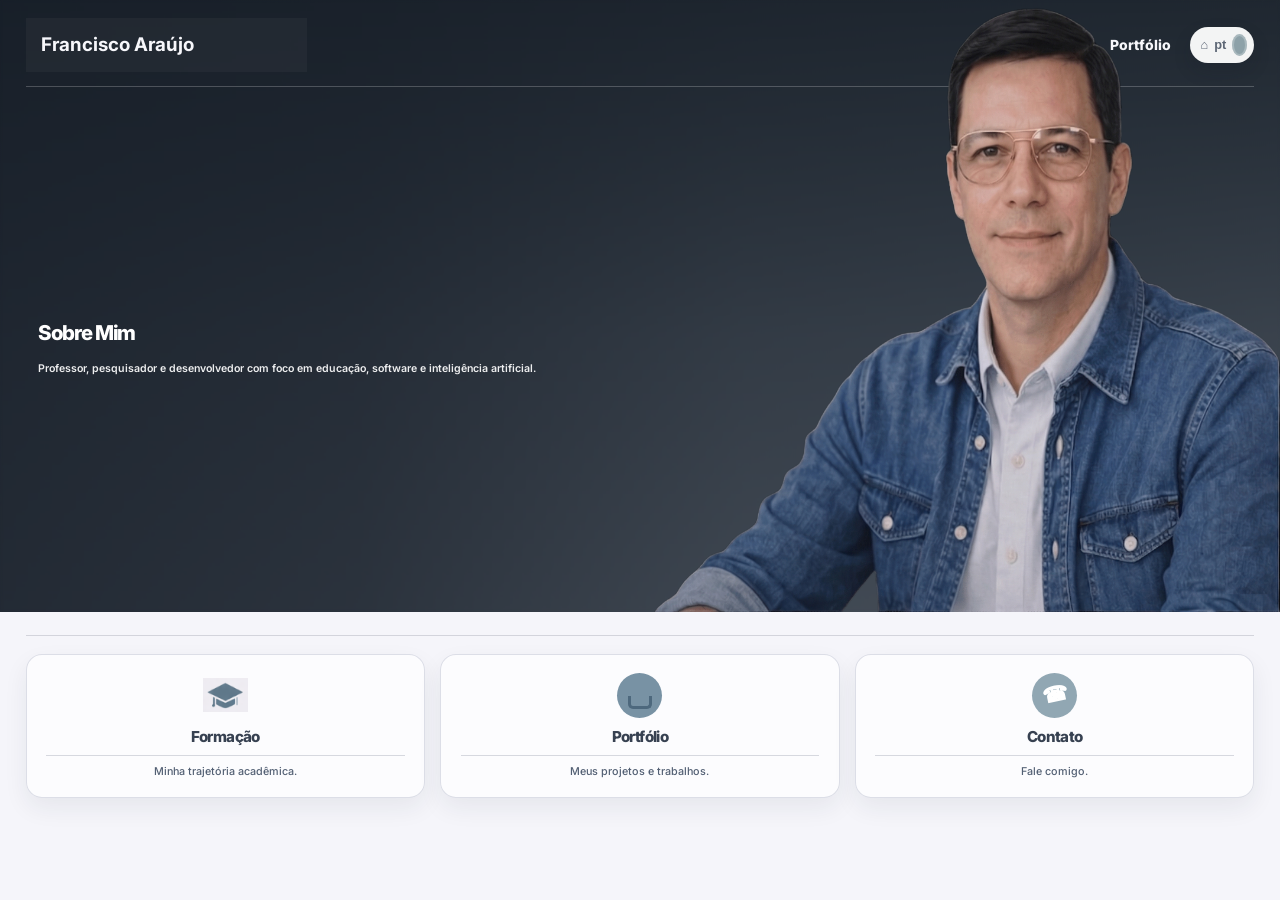
==== index.html @ 45c629de "Upload: Versão final do portfólio com estrutura completa" ====
<!DOCTYPE html>
<html lang="pt-BR" data-tema="claro">
<head>
  <meta charset="UTF-8">
  <meta name="viewport" content="width=device-width, initial-scale=1.0">
  <meta name="description" content="Portfólio de Prof. Francisco Araújo.">
  <title>Portfólio — Prof. Francisco Araújo</title>
  <link rel="stylesheet" href="css/style.css?v=final1">
</head>
<body class="v5-body">
  <main class="v5-shell">
    <section class="v5-home-card">
      <header class="v5-hero">
        <nav class="v5-navbar" aria-label="Menu principal">
          <div class="v5-nav-wrap">
            <a href="index.html" class="v5-brand">Francisco Araújo</a>

            <button class="hamburger v5-hamburger" id="hamburger" aria-label="Abrir menu" aria-expanded="false" type="button">
              <span></span><span></span><span></span>
            </button>

            <div class="v5-nav-links" id="nav-links">
              <a href="portfolio.html">Portfólio</a>

              <button class="v5-lang-toggle" id="btn-tema" aria-label="Alternar tema claro e escuro" title="Alternar tema" type="button">
                <span class="lang-lock">⌂</span>
                <span class="lang-text">pt</span>
                <span class="lang-knob"></span>
              </button>
            </div>
          </div>
        </nav>

        <div class="v5-top-line"></div>

        <div class="v5-hero-content">
          <div class="v5-hero-copy">
            <h1>Sobre Mim</h1>
            <p class="v5-hero-subtitle">Professor, pesquisador e desenvolvedor com foco em educação, software e inteligência artificial.</p>
          </div>
        </div>
      </header>

      <img src="images/hero-profile.png" alt="Francisco Araújo" class="v5-hero-profile-img">

      <section class="v5-bottom-panel" aria-label="Resumo principal do portfólio">
        <div class="v5-section-line"></div>

        <div class="v5-info-cards">
          <a class="v5-info-card-link" href="formacao.html" aria-label="Abrir página Formação">
            <article class="v5-info-card">
              <div class="v5-card-icon user-icon" aria-hidden="true"></div>
              <h3>Formação</h3>
              <div class="v5-card-line"></div>
              <p>Minha trajetória acadêmica.</p>
            </article>
          </a>

          <a class="v5-info-card-link" href="portfolio.html" aria-label="Abrir página Portfólio">
            <article class="v5-info-card">
              <div class="v5-card-icon edu-icon" aria-hidden="true"></div>
              <h3>Portfólio</h3>
              <div class="v5-card-line"></div>
              <p>Meus projetos e trabalhos.</p>
            </article>
          </a>

          <a class="v5-info-card-link" href="contato.html" aria-label="Abrir página Contato">
            <article class="v5-info-card">
              <div class="v5-card-icon contact-icon" aria-hidden="true"></div>
              <h3>Contato</h3>
              <div class="v5-card-line"></div>
              <p>Fale comigo.</p>
            </article>
          </a>
        </div>
      </section>
    </section>
  </main>

  <script src="js/main.js"></script>
  <script>
    /* Trava scroll no html/body — home page deve caber em 1 tela */
    document.documentElement.style.height = '100dvh';
    document.documentElement.style.overflow = 'hidden';
    document.body.style.height = '100dvh';
    document.body.style.overflow = 'hidden';
  </script>
</body>
</html>
---- css/style.css ----
@import url('https://fonts.googleapis.com/css2?family=Inter:wght@300;400;500;600;700;800&display=swap');

*{box-sizing:border-box;margin:0;padding:0}
:root{
  --bg:#ececf1;
  --panel:#f5f5fa;
  --surface:#ffffff;
  --surface-soft:#f7f7fb;
  --text:#273042;
  --muted:#667085;
  --line:#d9dbe3;
  --dark:#121922;
  --dark-2:#1e2835;
  --gold:#f0cf6e;
  --gold-2:#ddb955;
  --button-dark:#313e51;
  --card-shadow:0 10px 24px rgba(31,41,55,.07);
  --transition:.25s ease;
}
[data-tema="escuro"]{
  --bg:#101621;
  --panel:#181f2b;
  --surface:#111827;
  --surface-soft:#172130;
  --text:#edf2f7;
  --muted:#b1bdcb;
  --line:#293445;
  --dark:#09111a;
  --dark-2:#111a27;
  --button-dark:#223041;
  --card-shadow:0 12px 28px rgba(0,0,0,.28);
}
html{scroll-behavior:smooth}

/* ── HOME PAGE: trava total no html+body — sem scroll em nenhum nível ── */
html:has(.v5-home-card){
  height:100dvh;
  overflow:hidden;
}
.v5-body{
  height:100dvh;
  overflow:hidden;
  font-family:'Inter',sans-serif;
  background:var(--bg);
  color:var(--text);
  line-height:1.6;
}
body{
  min-height:100dvh;
  font-family:'Inter',sans-serif;
  background:var(--bg);
  color:var(--text);
  line-height:1.6;
}
a{text-decoration:none;color:inherit}
img{max-width:100%;display:block}

/* ===== HOME ===== */
.v5-shell{width:100%;height:100dvh;margin:0;overflow:hidden}
.v5-home-card{
  background:var(--panel);
  height:100dvh;
  overflow:hidden;
  display:flex;
  flex-direction:column;
}

/* Hero ocupa ~68% da tela */
.v5-hero{
  position:relative;
  flex:0 0 68vh;
  display:flex;
  flex-direction:column;
  overflow:hidden;
  background:
    linear-gradient(90deg, rgba(21,28,38,.76) 0%, rgba(21,28,38,.62) 28%, rgba(21,28,38,.28) 58%, rgba(21,28,38,.10) 100%),
    linear-gradient(180deg, rgba(11,16,22,.24) 0%, rgba(11,16,22,.08) 55%, rgba(11,16,22,.12) 100%),
    linear-gradient(180deg, #27303a 0%, #58616c 100%);
}
.v5-hero::before{content:'';position:absolute;inset:0;backdrop-filter:blur(1.4px)}
.v5-navbar,.v5-top-line,.v5-hero-content{position:relative;z-index:2}
.v5-navbar{flex-shrink:0;padding:2vh 2vw 0}
.v5-nav-wrap{display:flex;align-items:center;justify-content:space-between;gap:1.5vw}

/* Francisco Araújo — fonte triplicada via vw proporcional */
.v5-brand{
  color:#f7f7fb;
  font-size:1.47vw;
  font-weight:700;
  background:rgba(44,50,59,.48);
  padding:1vh 1.2vw;
  min-width:22vw;
  display:inline-flex;
  align-items:center;
  min-height:6vh;
  line-height:1.1;
  white-space:nowrap;
}

/* Sobre mim / Formação / Portfólio / Contato */
.v5-nav-links{display:flex;align-items:center;gap:1.5vw}
.v5-nav-links a{
  color:#f7f7fb;
  font-size:1.09vw;
  font-weight:800;
  padding:0.5vh 0;
  line-height:1.05;
  white-space:nowrap;
}
.v5-nav-links a.ativo{opacity:1}
.v5-lang-toggle{
  width:64px;height:36px;border:none;border-radius:999px;background:rgba(255,255,255,.95);
  display:flex;align-items:center;gap:6px;padding:0 7px 0 10px;cursor:pointer;
  box-shadow:0 8px 18px rgba(17,24,39,.16);flex-shrink:0
}
.v5-lang-toggle .lang-lock,.v5-lang-toggle .lang-text{font-size:.8rem;color:#5d6775;line-height:1}
.v5-lang-toggle .lang-text{font-weight:600;margin-right:auto}
.v5-lang-toggle .lang-knob{
  width:22px;height:22px;border-radius:50%;background:#8da1a8;
  box-shadow:inset 0 0 0 2px rgba(255,255,255,.24);
  transition:transform var(--transition), background-color var(--transition)
}
[data-tema="escuro"] .v5-lang-toggle .lang-knob{transform:translateX(-4px);background:#3f556c}

.v5-top-line{height:1px;flex-shrink:0;margin:1.5vh 2vw 0;background:rgba(255,255,255,.22)}

/* Área central do hero — alinha verticalmente */
.v5-hero-content{
  flex:1;
  display:flex;
  align-items:center;
  padding:2vh 3vw;
}
.v5-hero-copy{max-width:65vw;color:#fff}

/* "Sobre Mim" — h1 grande proporcional */
.v5-hero-copy h1{
  font-size:1.60vw; /* reduzido 60%: era 3.99vw */
  line-height:1;
  letter-spacing:-.055em;
  font-weight:800;
  margin-bottom:2vh;
}

/* "Professor, pesquisador e desenvolvedor..." */
.v5-hero-subtitle{
  width:min(70vw, 100%);
  color:rgba(255,255,255,.92);
  font-size:0.83vw; /* reduzido 30%: era 1.18vw */
  font-weight:600;
  line-height:1.25;
}

/* Bottom panel ocupa ~32% restantes */
/* Imagem de perfil: no DOM apos </header>, visualmente sobreposta ao hero */
.v5-hero-profile-img{
  display:block;
  height:68vh;
  width:auto;
  max-width:50%;
  margin-top:-68vh;
  margin-left:auto;
  position:relative;
  z-index:3;
  pointer-events:none;
  flex-shrink:0;
}

.v5-bottom-panel{
  flex:1;
  background:var(--panel);
  padding:2.5vh 2vw 2vh;
  display:flex;
  flex-direction:column;
  overflow:hidden;
}
.v5-section-line{height:1px;background:#d3d4dc;margin-bottom:2vh;flex-shrink:0}
.v5-info-cards{
  display:grid;
  grid-template-columns:repeat(3,1fr);
  gap:1.2vw;
  flex:1;
  align-items:stretch;
}
.v5-info-card{
  background:rgba(255,255,255,.72);
  border:1px solid rgba(219,221,230,.95);
  border-radius:16px;
  box-shadow:var(--card-shadow);
  text-align:center;
  padding:2vh 1.5vw;
  display:flex;
  flex-direction:column;
  align-items:center;
  justify-content:center;
}
.v5-info-card-link{
  display:block;
  transition:transform var(--transition), box-shadow var(--transition), border-color var(--transition);
  border-radius:16px;
  height:100%;
}
.v5-info-card-link:hover .v5-info-card,.v5-info-card-link:focus-visible .v5-info-card{
  transform:translateY(-4px);
  box-shadow:0 14px 30px rgba(31,41,55,.11);
  border-color:#cfd5df
}
.v5-info-card-link:focus-visible{outline:none}

.v5-card-icon{
  width:5vh;height:5vh;
  margin:0 auto 1.2vh;
  position:relative;
  background-position:center;
  background-repeat:no-repeat;
  background-size:contain
}
.v5-card-icon.user-icon{background:url('../images/trajetoria-icon.png') center/contain no-repeat;border-radius:0}
.v5-card-icon.user-icon::before,.v5-card-icon.user-icon::after{content:none}
.v5-card-icon.edu-icon{border-radius:50%;background:#7892a4}
.v5-card-icon.edu-icon::before{
  content:'';position:absolute;left:50%;top:22%;transform:translateX(-50%);
  width:0;height:0;border-left:30% solid transparent;border-right:30% solid transparent;
  border-bottom:22% solid #4d687d;border-top:22% solid transparent;
}
.v5-card-icon.edu-icon::after{
  content:'';position:absolute;left:50%;top:52%;transform:translateX(-50%);
  width:40%;height:22%;border:3px solid #4d687d;border-top:none;border-radius:0 0 5px 5px;
}
.v5-card-icon.contact-icon{border-radius:50%;background:#91a7b3}
.v5-card-icon.contact-icon::before{
  content:'\260E';position:absolute;left:50%;top:50%;
  transform:translate(-50%,-54%) rotate(-12deg);color:#fff;font-size:1.3rem;font-weight:700
}

/* Formação / Portfólio / Contato (títulos dos cards) */
.v5-info-card h3{
  color:#374151;
  font-size:1.18vw;
  line-height:1.15;
  font-weight:800;
  margin-bottom:1vh;
  letter-spacing:-.04em
}
.v5-card-line{width:100%;height:1px;background:#d6d8df;margin:0 auto 1vh}

/* "Minha trajetória..." / "Meus projetos..." / "Fale comigo" */
.v5-info-card p{
  color:#525f73;
  font-size:0.84vw;
  font-weight:500;
  line-height:1.3
}

/* shared internal pages */
.topbar{position:sticky;top:0;z-index:1000;backdrop-filter:blur(14px);background:rgba(255,255,255,.86);border-bottom:1px solid var(--line)}
[data-tema="escuro"] .topbar{background:rgba(10,16,24,.84)}
.topbar .nav-wrap,.section-wrap{width:min(1120px, calc(100% - 32px));margin:0 auto}
.topbar .nav-wrap{min-height:74px;display:flex;align-items:center;justify-content:space-between;gap:16px}
.topbar .brand{display:flex;flex-direction:column}
.topbar .brand .logo{color:var(--text);font-size:1.4rem;font-weight:800}
.topbar .brand .role{color:var(--muted);font-size:.82rem}
.topbar .nav-links{display:flex;align-items:center;gap:10px}
.topbar .nav-links a{color:var(--text);font-weight:700;padding:10px 12px;border-radius:999px}
.topbar .nav-links a:hover,.topbar .nav-links a.ativo{background:rgba(15,23,32,.08)}
.topbar .btn-tema,.hamburger{width:40px;height:40px;border-radius:999px;border:1px solid var(--line);background:var(--surface);color:var(--text);cursor:pointer}
.page-hero{width:min(1120px, calc(100% - 32px));margin:26px auto 0;background:linear-gradient(135deg, var(--dark), var(--dark-2));color:#fff;border-radius:24px;padding:34px 30px;box-shadow:var(--card-shadow)}
.page-hero h1{font-size:clamp(2rem, 4vw, 3rem);line-height:1.05;letter-spacing:-.04em;margin-bottom:12px}
.page-hero p{max-width:760px;color:rgba(255,255,255,.84)}
.section{margin-top:26px}
.section h2{font-size:1.9rem;margin-bottom:8px;letter-spacing:-.03em}
.section p.lead{color:var(--muted);margin-bottom:18px}
.grid-3,.grid-2{display:grid;gap:18px}
.grid-3{grid-template-columns:repeat(3, 1fr)}
.grid-2{grid-template-columns:repeat(2, 1fr)}
.card{background:var(--surface);border:1px solid var(--line);border-radius:18px;padding:22px;box-shadow:var(--card-shadow)}
.card h3{font-size:1.25rem;margin-bottom:10px;letter-spacing:-.02em}
.card p{color:var(--muted)}
.badge{display:inline-block;padding:6px 11px;border-radius:999px;background:rgba(214,182,118,.16);color:#8b6b2b;font-weight:700;font-size:.78rem;margin-bottom:10px}
.form-grid{display:grid;grid-template-columns:1.2fr .8fr;gap:18px}
.form-group{margin-bottom:14px}
label{display:block;font-weight:700;margin-bottom:6px}
input,textarea{width:100%;border:1px solid var(--line);background:var(--surface-soft);color:var(--text);border-radius:14px;padding:14px 15px;font:inherit}
textarea{min-height:160px;resize:vertical}
input.erro,textarea.erro{border-color:#dc2626}
.msg-erro{display:none;color:#dc2626;font-size:.86rem;margin-top:6px}
.btn-submit,.btn-modal-fechar{border:none;cursor:pointer;padding:14px 20px;border-radius:12px;background:var(--gold);color:#273042;font-weight:800}
.contact-list{display:grid;gap:14px}
.contact-item{display:flex;gap:12px;align-items:flex-start}
.contact-item .icon{width:44px;height:44px;border-radius:12px;background:var(--surface-soft);border:1px solid var(--line);display:grid;place-items:center}
.modal-overlay{position:fixed;inset:0;background:rgba(0,0,0,.5);display:none;align-items:center;justify-content:center;z-index:1500;padding:20px}
.modal-overlay.visivel{display:flex}
.modal-caixa{background:var(--surface);border-radius:18px;padding:26px;width:min(420px, 100%);text-align:center;box-shadow:var(--card-shadow)}
.modal-caixa h3{margin-bottom:10px}
.modal-caixa p{color:var(--muted);margin-bottom:16px}
footer{display:none}
.hamburger{display:none;position:relative}
.hamburger span{position:absolute;left:11px;right:11px;height:2px;background:currentColor;border-radius:2px;transition:.25s ease}
.hamburger span:nth-child(1){top:13px}
.hamburger span:nth-child(2){top:19px}
.hamburger span:nth-child(3){top:25px}
.hamburger.aberto span:nth-child(1){transform:rotate(45deg);top:19px}
.hamburger.aberto span:nth-child(2){opacity:0}
.hamburger.aberto span:nth-child(3){transform:rotate(-45deg);top:19px}

@media (max-width: 920px){
  .v5-hero{flex:0 0 65vh;background:
    linear-gradient(90deg, rgba(21,28,38,.82) 0%, rgba(21,28,38,.68) 52%, rgba(21,28,38,.38) 78%, rgba(21,28,38,.14) 100%),
    linear-gradient(180deg, rgba(11,16,22,.24) 0%, rgba(11,16,22,.08) 55%, rgba(11,16,22,.12) 100%),
    linear-gradient(180deg, #27303a 0%, #58616c 100%)}
  .v5-hero-profile-img{height:65vh;margin-top:-65vh}
  .v5-info-cards,.grid-3,.grid-2,.form-grid{grid-template-columns:1fr}
}
@media (max-width: 760px){
  .v5-hamburger,.hamburger{display:inline-flex}
  .v5-nav-links,.topbar .nav-links{
    position:absolute;right:18px;top:78px;display:none;flex-direction:column;
    align-items:stretch;width:min(320px,calc(100vw - 36px));padding:12px;border-radius:18px;
    background:rgba(17,24,39,.95);box-shadow:0 14px 26px rgba(0,0,0,.18)
  }
  .topbar .nav-links{background:var(--surface);box-shadow:var(--card-shadow)}
  .v5-nav-links.aberto,.topbar .nav-links.aberto{display:flex}
  .v5-brand{min-width:unset;width:auto;font-size:2.52vw;padding:1vh 3vw;white-space:normal}
  .v5-nav-links a{font-size:1.47vw;padding:1vh 2vw}
  .v5-lang-toggle{width:100%;justify-content:flex-start}
  .v5-hero{flex:0 0 62vh;background:
    linear-gradient(90deg, rgba(21,28,38,.84) 0%, rgba(21,28,38,.72) 60%, rgba(21,28,38,.42) 86%, rgba(21,28,38,.18) 100%),
    linear-gradient(180deg, rgba(11,16,22,.24) 0%, rgba(11,16,22,.08) 55%, rgba(11,16,22,.12) 100%),
    linear-gradient(180deg, #27303a 0%, #58616c 100%)}
  .v5-hero-profile-img{height:62vh;margin-top:-62vh}
  .v5-hero-copy h1{font-size:2.35vw} /* reduzido 60%: era 5.88vw */
  .v5-hero-subtitle{font-size:1.03vw;max-width:90vw} /* reduzido 30%: era 1.47vw */
  .v5-info-card h3{font-size:1.47vw}
  .v5-info-card p{font-size:1.47vw}
}
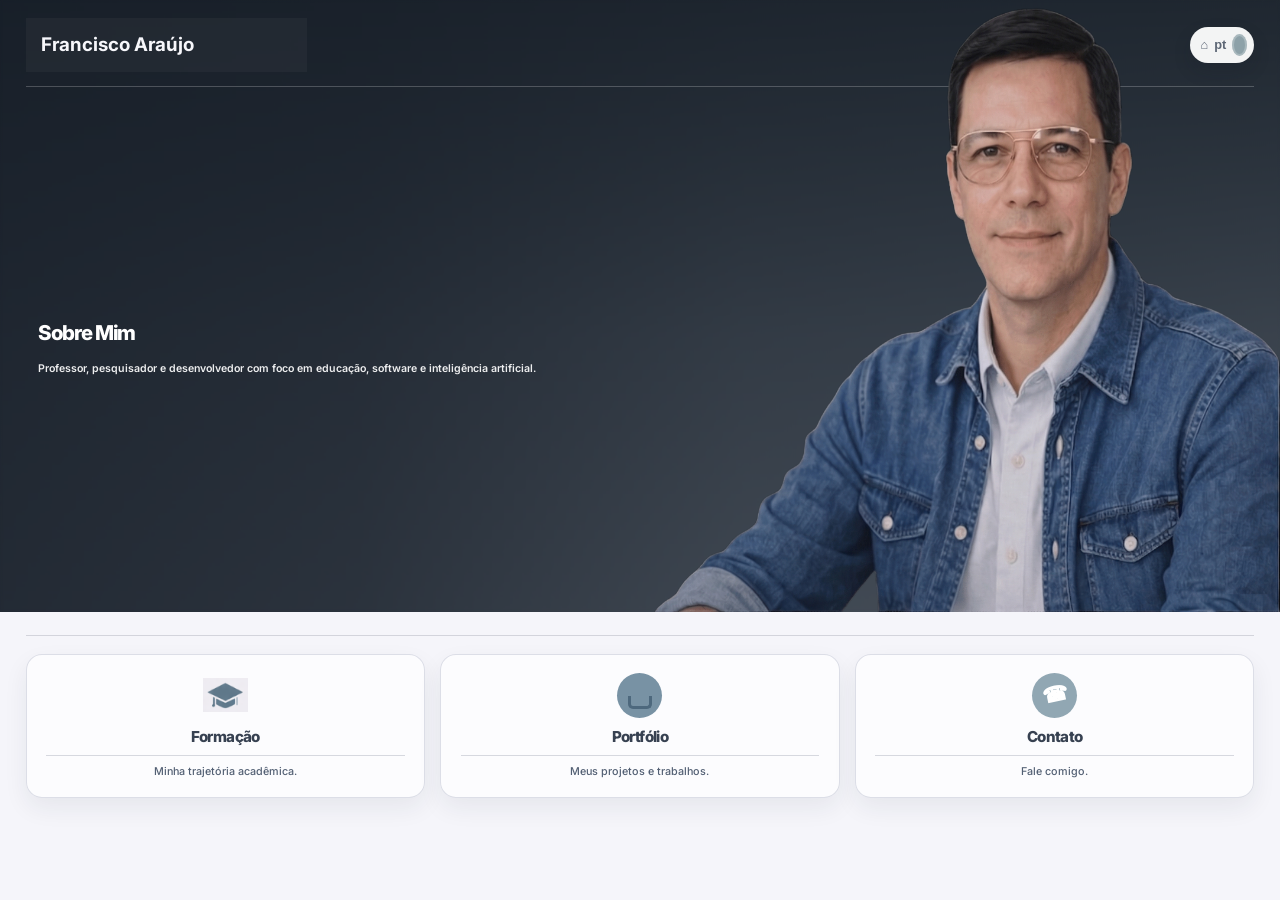
==== commit c5406b73: "Upload: Versão final do portfólio com estrutura completa" ====
--- a/index.html
+++ b/index.html
@@ -20,7 +20,7 @@
             </button>
 
             <div class="v5-nav-links" id="nav-links">
-              <a href="portfolio.html">Portfólio</a>
+
 
               <button class="v5-lang-toggle" id="btn-tema" aria-label="Alternar tema claro e escuro" title="Alternar tema" type="button">
                 <span class="lang-lock">⌂</span>
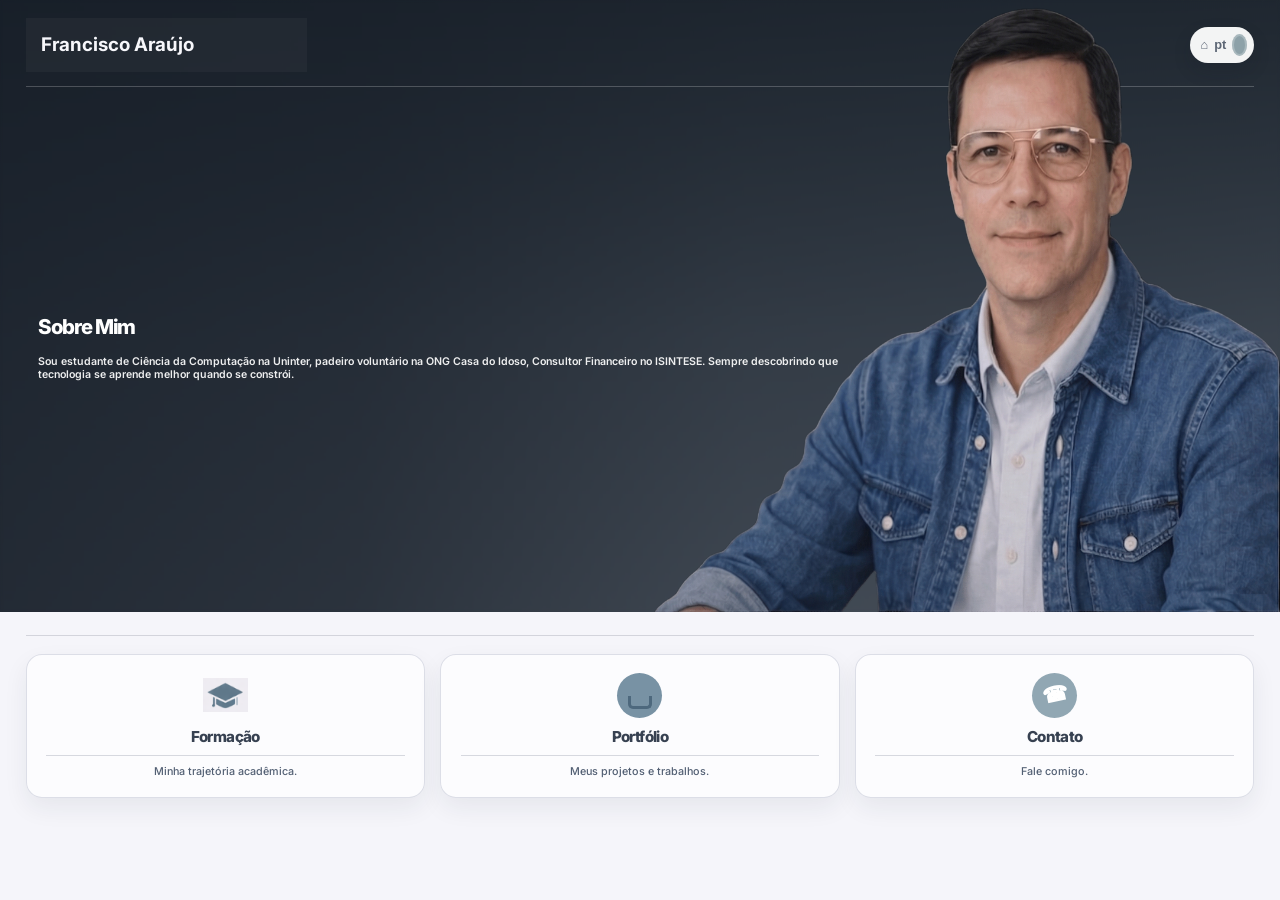
==== commit 1886bbe5: "Upload: Versão final do portfólio com estrutura completa" ====
--- a/index.html
+++ b/index.html
@@ -36,7 +36,7 @@
         <div class="v5-hero-content">
           <div class="v5-hero-copy">
             <h1>Sobre Mim</h1>
-            <p class="v5-hero-subtitle">Professor, pesquisador e desenvolvedor com foco em educação, software e inteligência artificial.</p>
+            <p class="v5-hero-subtitle">Sou estudante de Ciência da Computação na Uninter, padeiro voluntário na ONG Casa do Idoso, Consultor Financeiro no ISINTESE. Sempre descobrindo que tecnologia se aprende melhor quando se constrói.</p>
           </div>
         </div>
       </header>
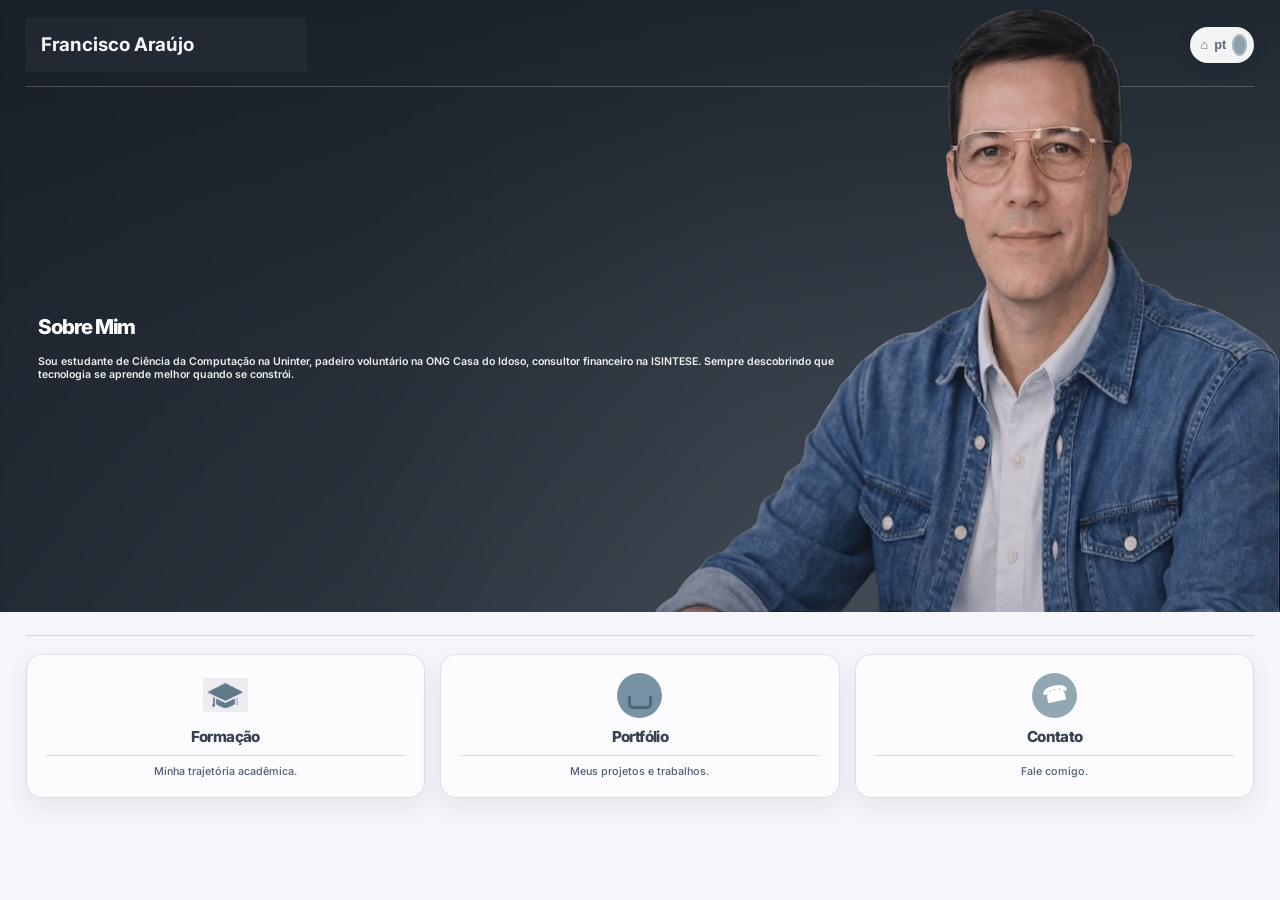
==== commit d9780d82: "Upload: Versão final do portfólio com estrutura completa" ====
--- a/index.html
+++ b/index.html
@@ -36,7 +36,7 @@
         <div class="v5-hero-content">
           <div class="v5-hero-copy">
             <h1>Sobre Mim</h1>
-            <p class="v5-hero-subtitle">Sou estudante de Ciência da Computação na Uninter, padeiro voluntário na ONG Casa do Idoso, Consultor Financeiro no ISINTESE. Sempre descobrindo que tecnologia se aprende melhor quando se constrói.</p>
+            <p class="v5-hero-subtitle">Sou estudante de Ciência da Computação na Uninter, padeiro voluntário na ONG Casa do Idoso, consultor financeiro na ISINTESE. Sempre descobrindo que tecnologia se aprende melhor quando se constrói.</p>
           </div>
         </div>
       </header>
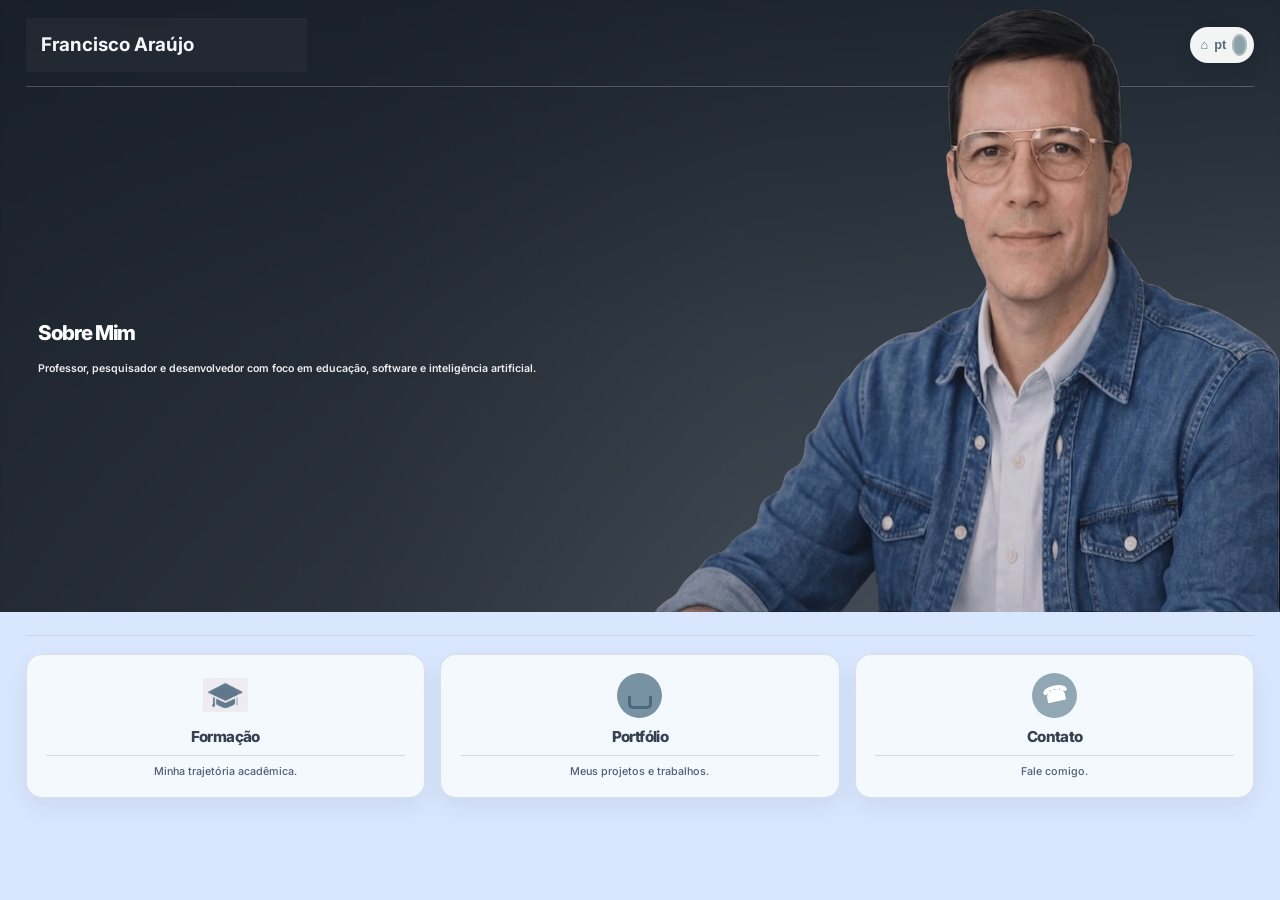
==== commit 93b7d2bf: "Upload: Versão final do portfólio com estrutura completa" ====
--- a/index.html
+++ b/index.html
@@ -36,7 +36,7 @@
         <div class="v5-hero-content">
           <div class="v5-hero-copy">
             <h1>Sobre Mim</h1>
-            <p class="v5-hero-subtitle">Sou estudante de Ciência da Computação na Uninter, padeiro voluntário na ONG Casa do Idoso, consultor financeiro na ISINTESE. Sempre descobrindo que tecnologia se aprende melhor quando se constrói.</p>
+            <p class="v5-hero-subtitle">Professor, pesquisador e desenvolvedor com foco em educação, software e inteligência artificial.</p>
           </div>
         </div>
       </header>
--- a/css/style.css
+++ b/css/style.css
@@ -2,8 +2,8 @@
 
 *{box-sizing:border-box;margin:0;padding:0}
 :root{
-  --bg:#ececf1;
-  --panel:#f5f5fa;
+  --bg:#D8E7FD;
+  --panel:#D8E7FD;
   --surface:#ffffff;
   --surface-soft:#f7f7fb;
   --text:#273042;
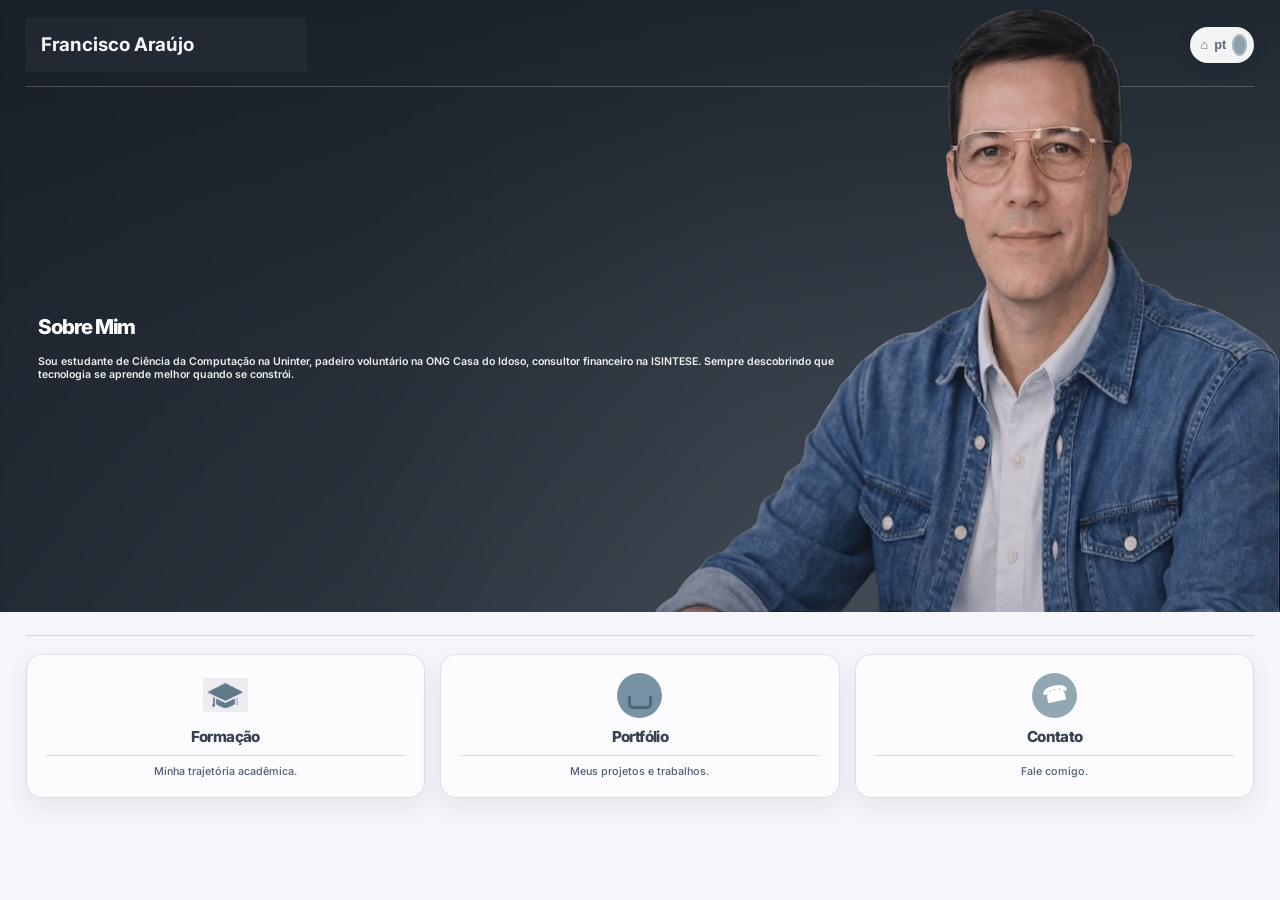
==== commit f83c354c: "Upload: Versão final do portfólio com estrutura completa" ====
--- a/index.html
+++ b/index.html
@@ -36,7 +36,7 @@
         <div class="v5-hero-content">
           <div class="v5-hero-copy">
             <h1>Sobre Mim</h1>
-            <p class="v5-hero-subtitle">Professor, pesquisador e desenvolvedor com foco em educação, software e inteligência artificial.</p>
+            <p class="v5-hero-subtitle">Sou estudante de Ciência da Computação na Uninter, padeiro voluntário na ONG Casa do Idoso, consultor financeiro na ISINTESE. Sempre descobrindo que tecnologia se aprende melhor quando se constrói.</p>
           </div>
         </div>
       </header>
--- a/css/style.css
+++ b/css/style.css
@@ -2,8 +2,8 @@
 
 *{box-sizing:border-box;margin:0;padding:0}
 :root{
-  --bg:#D8E7FD;
-  --panel:#D8E7FD;
+  --bg:#ececf1;
+  --panel:#f5f5fa;
   --surface:#ffffff;
   --surface-soft:#f7f7fb;
   --text:#273042;
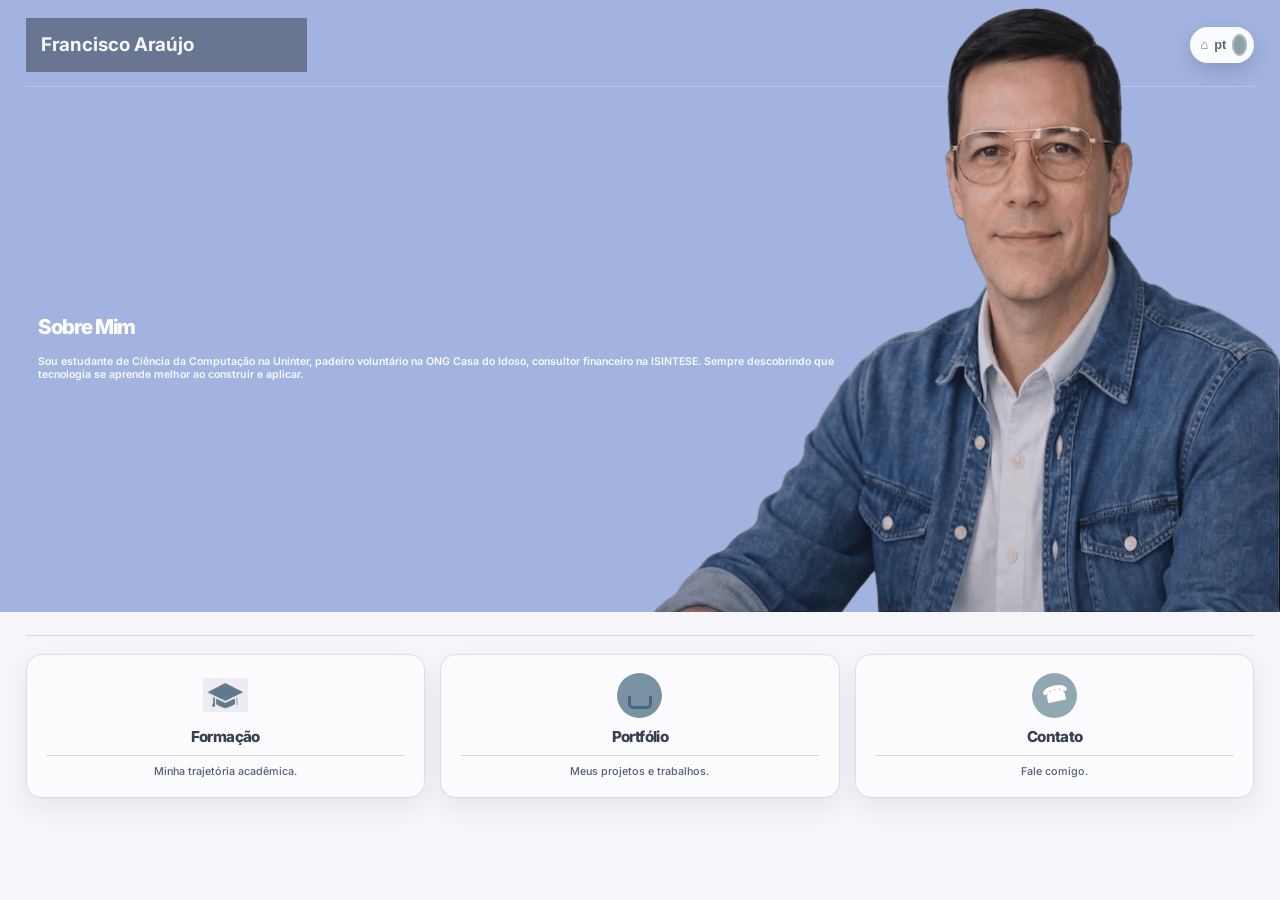
==== commit 41466d01: "Atualiza portfolio" ====
--- a/index.html
+++ b/index.html
@@ -10,7 +10,7 @@
 <body class="v5-body">
   <main class="v5-shell">
     <section class="v5-home-card">
-      <header class="v5-hero">
+      <header class="v5-hero" style="background:#a2b3e0">
         <nav class="v5-navbar" aria-label="Menu principal">
           <div class="v5-nav-wrap">
             <a href="index.html" class="v5-brand">Francisco Araújo</a>
@@ -36,7 +36,7 @@
         <div class="v5-hero-content">
           <div class="v5-hero-copy">
             <h1>Sobre Mim</h1>
-            <p class="v5-hero-subtitle">Sou estudante de Ciência da Computação na Uninter, padeiro voluntário na ONG Casa do Idoso, consultor financeiro na ISINTESE. Sempre descobrindo que tecnologia se aprende melhor quando se constrói.</p>
+            <p class="v5-hero-subtitle">Sou estudante de Ciência da Computação na Uninter, padeiro voluntário na ONG Casa do Idoso, consultor financeiro na ISINTESE. Sempre descobrindo que tecnologia se aprende melhor ao construir e aplicar.</p>
           </div>
         </div>
       </header>
